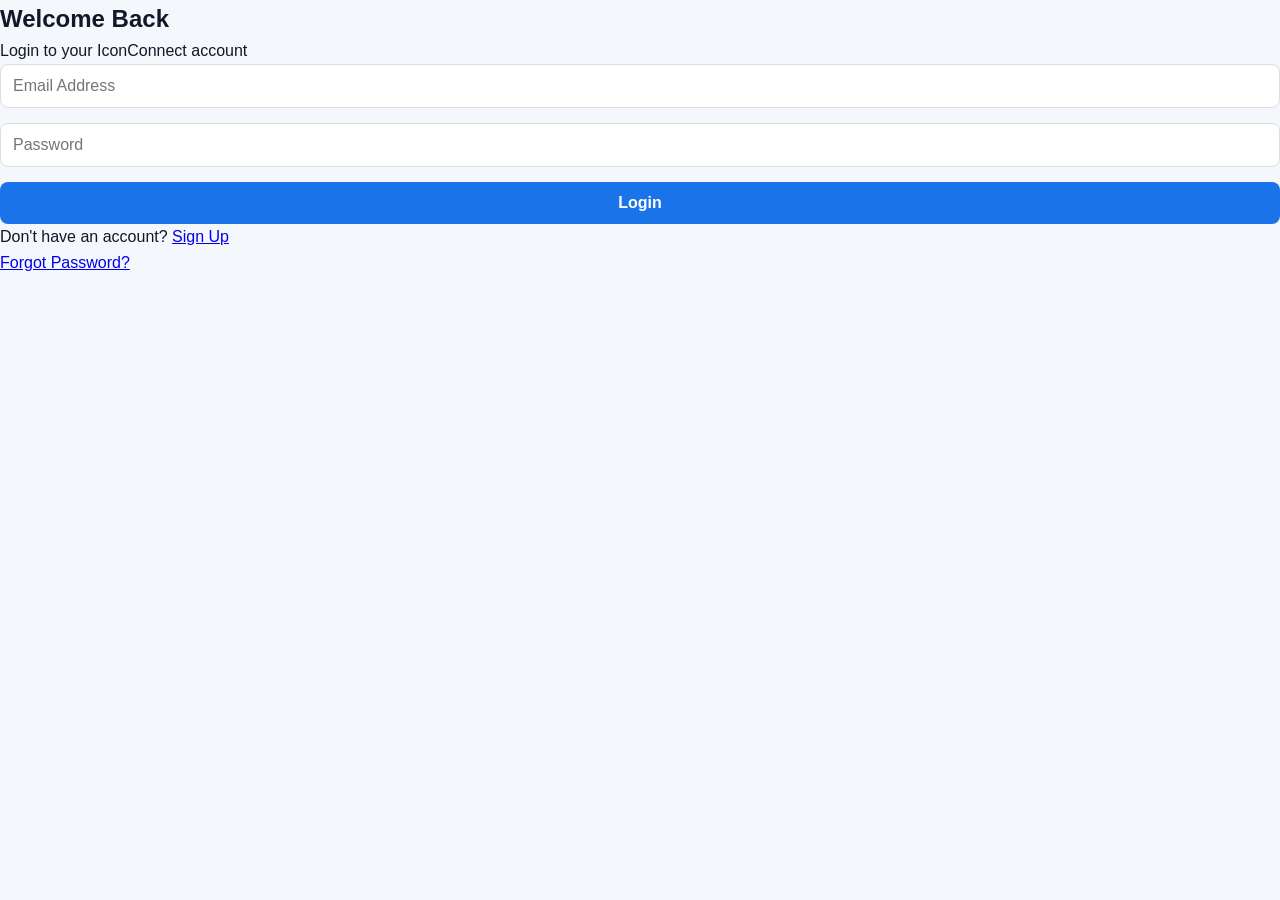
==== login.html @ 03b7568b "Initial commit" ====
<!DOCTYPE html>
<html lang="en">
<head>
    <meta charset="UTF-8">
    <meta name="viewport" content="width=device-width, initial-scale=1.0">
    <title>Login - IconConnect</title>
    <link rel="stylesheet" href="style.css">
</head>
<body>

<section class="login-section">
    <div class="login-box">
        <h2>Welcome Back</h2>
        <p>Login to your IconConnect account</p>

        <form>
            <input type="email" placeholder="Email Address" required>
            <input type="password" placeholder="Password" required>

            <button type="submit" class="btn">Login</button>
        </form>

        <div class="login-links">
            <p>Don't have an account? <a href="#">Sign Up</a></p>
            <p><a href="#">Forgot Password?</a></p>
        </div>
    </div>
</section>

</body>
</html>
---- style.css ----
/* =========================
   RESET
========================= */
*{
    margin:0;
    padding:0;
    box-sizing:border-box;
}

body{
    font-family:Arial, sans-serif;
    background:#f5f5f5;
    color:#333;
    line-height:1.6;

}

img{
    max-width:100%;
    height:auto;
}

section{
    width:100%;
    overflow:hidden;
}

/* =========================
   HEADER
========================= */
header{
    background:#111;
    color:#fff;
    display:flex;
    justify-content:space-between;
    align-items:center;
    flex-wrap:wrap;
    padding:20px 50px;
}

.logo{
    font-size:28px;
    font-weight:bold;
}

nav a{
    color:#fff;
    text-decoration:none;
    margin:10px;
    font-weight:bold;
    display:inline-block;

}

nav a:hover{
    color:#00c2ff;
}

/* =========================
   HERO
========================= */
.hero{
    background:#1a73e8;
    color:white;
    text-align:center;
    padding:80px 20px;
}

.hero h1{
    font-size:48px;
    margin-bottom:20px;
}

.hero p{
    font-size:20px;
    margin-bottom:30px;
}

/* =========================
   BUTTONS
========================= */
.btn{
    display:inline-block;
    background:#1a73e8;
    color:white;
    padding:12px 25px;
    border:none;
    border-radius:8px;
    text-decoration:none;
    font-weight:bold;
    cursor:pointer;
    transition:.3s;
}

.btn:hover{
    background:#1557b0;
}

/* =========================
   SEARCH
========================= */
.search{
    display:flex;
    justify-content:center;
    gap:10px;
    padding:30px;
}

.search input{
    width:350px;
    padding:12px;
    border:1px solid #ccc;
    border-radius:6px;
}

.search button{
    padding:12px 20px;
    background:#1a73e8;
    color:#fff;
    border:none;
    border-radius:6px;
    cursor:pointer;
}

/* =========================
   CATEGORIES
========================= */
.categories{
    padding:50px 20px;
    text-align:center;
}

.category-grid{
    display:grid;
    grid-template-columns:repeat(auto-fit,minmax(180px,1fr));
    gap:20px;
    margin-top:30px;
}

.category-card{
    background:white;
    padding:30px;
    border-radius:10px;
    box-shadow:0 3px 10px rgba(0,0,0,.15);
}

/* =========================
   FEATURED
========================= */
.featured{
    padding:50px 20px;
    text-align:center;
}

.cards{
    display:flex;
    justify-content:center;
    flex-wrap:wrap;
    gap:20px;
}

.card{
    width:280px;
    background:#fff;
    border-radius:10px;
    overflow:hidden;
    box-shadow:0 4px 10px rgba(0,0,0,.15);
    text-align:center;
}

.card img{
    width:100%;
    height:250px;
    object-fit:cover;
}

.card h3{
    margin:15px 0 5px;
}

.card p{
    margin-bottom:15px;
}

.card .btn{
    margin-bottom:20px;
}

/* =========================
   HOW IT WORKS
========================= */
.how-it-works{
    background:white;
    padding:50px 20px;
    text-align:center;
}

.steps{
    display:flex;
    justify-content:center;
    flex-wrap:wrap;
    gap:20px;
}

.step{
    width:250px;
    background:#f8f8f8;
    padding:20px;
    border-radius:10px;
}

/* =========================
   BOOKING PAGE
========================= */
.booking{
    width:90%;
    max-width:700px;
    margin:60px auto;
    background:#fff;
    padding:30px;
    border-radius:10px;
    box-shadow:0 4px 12px rgba(0,0,0,.15);
}

.booking h1{
    text-align:center;
    margin-bottom:10px;
}

.booking p{
    text-align:center;
    color:#666;
    margin-bottom:25px;
}

.booking form{
    display:flex;
    flex-direction:column;
}

.booking input,
.booking select,
.booking textarea{
    width:100%;
    padding:12px;
    margin-bottom:15px;
    border:1px solid #ccc;
    border-radius:8px;
    font-size:16px;
}

.booking textarea{
    min-height:120px;
    resize:vertical;
}

.booking input:focus,
.booking select:focus,
.booking textarea:focus{
    outline:none;
    border-color:#1a73e8;
    box-shadow:0 0 5px rgba(26,115,232,.3);
}

.booking button{
    width:100%;
}

/* =========================
   FOOTER
========================= */
footer{
    background:#111;
    color:white;
    text-align:center;
    padding:30px;
    margin-top:50px;
}

.footer-links{
    margin:20px 0;
}.footer-links a{
    color:white;
    text-decoration:none;
    margin:0 10px;
}

.footer-links a:hover{
    color:#00c2ff;
}

/* =========================
   RESPONSIVE
========================= */
@media (max-width:768px){

    header{
        flex-direction:column;
        align-items:center;
        padding:20px;
    }

    nav{
        margin-top:15px;
        display:flex;
        flex-wrap:wrap;
        justify-content:center;
        gap:10px;
    }

    nav a{
        margin:0;
    }

    .hero h1{
        font-size:36px;
    }

    .hero p{
        font-size:18px;
    }

    .search{
        flex-direction:column;
        align-items:center;
    }

    .search input,
    .search button{
        width:100%;
        max-width:350px;
    }

    .cards,
    .steps{
        flex-direction:column;
        align-items:center;
    }

    .booking{
        width:95%;
        margin:20px auto;
        padding:20px;
    }

    .booking h1{
        font-size:32px;
    }

    .booking input,
    .booking select,
    .booking textarea,
    .booking button{
        width:100%;
    }

    footer{
        padding:20px;
    }

    .footer-links{
        text-align: center;
    }

    .footer-links a{
        display:inline-block;
        margin:8px;
    }

}

/* =========================
   ADMIN DASHBOARD
========================= */

.dashboard{
    display:flex;
    justify-content:center;
    gap:20px;
    flex-wrap:wrap;
    padding:40px 20px;
}

.dashboard .card{
    width:250px;
    background:#fff;
    padding:20px;
    text-align:center;
    border-radius:10px;
    box-shadow:0 4px 10px rgba(0,0,0,.15);
}

.dashboard .card h2{
    font-size:20px;
    margin-bottom:10px;
}

.dashboard .card p{
    font-size:32px;
    font-weight:bold;
    color:#1a73e8;
}

.manage-celebrities,
.celebrity-list{
    width:90%;
    max-width:900px;
    margin:40px auto;
    background:#fff;
    padding:25px;
    border-radius:10px;
    box-shadow:0 4px 10px rgba(0,0,0,.15);
}

.manage-celebrities h2,
.celebrity-list h2{
    margin-bottom:20px;
}

.manage-celebrities form{
    display:flex;
    flex-direction:column;
    gap:15px;
}

.manage-celebrities input,
.manage-celebrities select,
.manage-celebrities textarea{
    width:100%;
    padding:12px;
    border:1px solid #ccc;
    border-radius:8px;
    font-size:16px;
}

.manage-celebrities textarea{
    min-height:120px;
}

table{
    width:100%;
    border-collapse:collapse;
}

table th,
table td{
    border:1px solid #ddd;
    padding:12px;
    text-align:center;
}

table th{
    background:#1a73e8;
    color:white;
}

table button{
    padding:8px 15px;
    margin:2px;
    border:none;
    border-radius:5px;
    cursor:pointer;
}

table button:first-child{
    background:#28a745;
    color:white;
}

table button:last-child{
    background:#dc3545;
    color:white;
}
table img{
    width:70px;
    height:70px;
    object-fit:cover;
    border-radius:8px;
}/* =========================
   CELEBRITY CARDS
========================= */

.celebrity-grid{
    display:grid;
    grid-template-columns:repeat(auto-fit, minmax(220px, 1fr));
    gap:20px;
    margin:30px 0;
}

.celebrity-card{
    background:#fff;
    padding:20px;
    border-radius:10px;
    text-align:center;
    box-shadow:0 4px 10px rgba(0,0,0,.15);
}

.celebrity-card img{
    width:100%;
    max-width:180px;
    height:180px;
    object-fit:cover;
    border-radius:10px;
    margin-bottom:15px;
}

.celebrity-card h3{
    margin-bottom:10px;
}

.celebrity-card p{
    margin-bottom:10px;
}

.celebrity-card .btn{
    margin-top:10px;
    width:100%;
}
*{
    margin:0;
    padding:0;
    box-sizing:border-box;
    font-family:Arial, Helvetica, sans-serif;
}

body{
    background:#f4f6f9;
    color:#333;
}

header{
    background:#111827;
    color:#fff;
    padding:20px;
    text-align:center;
    font-size:24px;
    font-weight:bold;
}

.dashboard{
    width:95%;
    max-width:1400px;
    margin:30px auto;
}

.stats{
    display:grid;
    grid-template-columns:repeat(auto-fit,minmax(220px,1fr));
    gap:20px;
    margin-bottom:30px;
}

.card{
    background:#fff;
    padding:25px;
    border-radius:12px;
    box-shadow:0 5px 15px rgba(0,0,0,.08);
    text-align:center;
}

.card h2{
    color:#2563eb;
    font-size:36px;
    margin-bottom:10px;
}

.panel{
    background:#fff;
    padding:25px;
    border-radius:12px;
    margin-bottom:30px;
    box-shadow:0 5px 15px rgba(0,0,0,.08);
}

.panel h2{
    margin-bottom:20px;
}

form{
    display:grid;
    gap:15px;
}

input,
select,
textarea{
    width:100%;
    padding:12px;
    border:1px solid #ddd;
    border-radius:8px;
    font-size:16px;
}

textarea{
    resize:vertical;
    min-height:120px;
}

button{
    background:#2563eb;
    color:#fff;
    border:none;
    padding:12px;
    border-radius:8px;
    cursor: pointer;
    font-size:16px;
    transition: all 0.3s;
}

button:hover{
    background:#1d4ed8;
}

.deleteBtn{
    background:#dc2626;
}

.deleteBtn:hover{
    background:#b91c1c;
}

table{
    width:100%;
    border-collapse:collapse;
    margin-top:15px;
}

table th,
table td{
    padding:12px;
    border:1px solid #ddd;
    text-align:left;
}

table th{
    background:#111827;
    color:#fff;
}

img{
    border-radius:8px;
}/* =====================================================
   ICONCONNECT HOME PAGE
   PART 1 - HOME LAYOUT & HEADER
===================================================== */


/* ================================
   HOME PAGE BODY
================================ */

body {
    font-family: Arial, sans-serif;

    background: #f4f7fb;

    color: #111827;
}


/* ================================
   HEADER
================================ */

header {
    width: 100%;

    background: #111827;

    color: white;

    padding: 18px 40px;

    display: flex;

    align-items: center;

    justify-content: space-between;

    gap: 25px;

    position: sticky;

    top: 0;

    z-index: 1000;
}


/* ================================
   LOGO
================================ */

.logo {
    font-size: 25px;

    font-weight: bold;

    white-space: nowrap;
}


/* ================================
   NAVIGATION
================================ */

nav {
    display: flex;

    align-items: center;

    justify-content: flex-end;

    gap: 8px;

    flex-wrap: wrap;
}


nav a {
    color: white;

    text-decoration: none;

    font-size: 14px;

    padding: 9px 12px;

    border-radius: 6px;

    transition: 0.3s;
}


nav a:hover {
    background: rgba(
        255,
        255,
        255,
        0.12
    );
}


nav a.active {
    background: #2563eb;

    color: white;
}


/* ================================
   MAIN CONTENT
================================ */

main {
    width: 100%;
}


/* ================================
   GENERAL SECTION
================================ */

section {
    width: 100%;
}/* =====================================================
   PART 2 - HOME PAGE HERO SECTION
===================================================== */


/* ================================
   HERO
================================ */

.hero {
    min-height: 520px;

    display: flex;

    flex-direction: column;

    align-items: center;

    justify-content: center;

    text-align: center;

    padding: 80px 25px;

    background:
        linear-gradient(
            rgba(17, 24, 39, 0.88),
            rgba(17, 24, 39, 0.88)
        );

    color: white;
}


/* ================================
   HERO TITLE
================================ */

.hero h1 {
    max-width: 800px;

    font-size: 52px;

    line-height: 1.15;

    margin-bottom: 20px;
}


/* ================================
   HERO TEXT
================================ */

.hero p {
    max-width: 650px;

    font-size: 18px;

    line-height: 1.7;

    color: #e5e7eb;

    margin-bottom: 30px;
}


/* ================================
   HERO BUTTON
================================ */

.hero .btn {
    display: inline-block;

    padding: 14px 28px;

    background: #2563eb;

    color: white;

    text-decoration: none;

    border-radius: 7px;

    font-size: 15px;

    font-weight: bold;

    transition: 0.3s;
}


.hero .btn:hover {
    background: #1d4ed8;

    transform: translateY(-2px);
}/* =====================================================
   PART 3 - SEARCH & FEATURED CELEBRITIES
===================================================== */


/* ================================
   SEARCH SECTION
================================ */

.search-section {
    max-width: 1000px;

    margin: 0 auto;

    padding: 50px 25px;

    text-align: center;
}


.search-section h2 {
    font-size: 28px;

    margin-bottom: 20px;

    color: #111827;
}


.search-section form {
    display: flex;

    max-width: 700px;

    margin: 0 auto;

    gap: 10px;
}


.search-section input {
    flex: 1;

    padding: 14px 16px;

    border: 1px solid #d1d5db;

    border-radius: 7px;

    font-size: 15px;

    outline: none;
}


.search-section input:focus {
    border-color: #2563eb;

    box-shadow:
        0 0 0 3px
        rgba(37, 99, 235, 0.1);
}


.search-section button {
    padding: 14px 25px;

    border: none;

    border-radius: 7px;

    background: #2563eb;

    color: white;

    font-size: 15px;

    font-weight: bold;

    cursor: pointer;

    transition: 0.3s;
}


.search-section button:hover {
    background: #1d4ed8;
}


/* ================================
   FEATURED SECTION
================================ */

.featured-section {
    max-width: 1200px;

    margin: 0 auto;

    padding: 20px 25px 60px;
}


.featured-section h2 {
    text-align: center;

    font-size: 30px;

    margin-bottom: 30px;
}


/* ================================
   CELEBRITY GRID
================================ */

.celebrity-grid {
    display: grid;

    grid-template-columns:
        repeat(3, minmax(0, 1fr));

    gap: 25px;
}


/* ================================
   CELEBRITY CARD
================================ */

.celebrity-card {
    background: white;

    border-radius: 12px;

    overflow: hidden;

    box-shadow:
        0 5px 20px
        rgba(0, 0, 0, 0.08);

    transition: 0.3s;
}


.celebrity-card:hover {
    transform: translateY(-5px);

    box-shadow:
        0 10px 30px
        rgba(0, 0, 0, 0.12);
}


.celebrity-card img {
    width: 100%;

    height: 250px;

    object-fit: cover;

    display: block;
}


.celebrity-card-content {
    padding: 20px;
}


.celebrity-card h3 {
    font-size: 20px;

    margin-bottom: 8px;
}


.celebrity-card p {
    color: #6b7280;

    font-size: 14px;

    line-height: 1.6;

    margin-bottom: 15px;
}


.celebrity-card .btn {
    display: inline-block;

    padding: 11px 18px;

    background: #2563eb;

    color: white;

    text-decoration: none;

    border-radius: 7px;

    font-size: 14px;

    font-weight: bold;
}/* =====================================================
   PART 4 - MOBILE & TABLET RESPONSIVE DESIGN
===================================================== */


/* ================================
   TABLET
================================ */

@media (max-width: 900px) {

    header {
        padding: 18px 25px;

        flex-direction: column;

        align-items: flex-start;
    }


    nav {
        width: 100%;

        justify-content: flex-start;
    }


    .hero h1 {
        font-size: 42px;
    }


    .celebrity-grid {
        grid-template-columns:
            repeat(2, minmax(0, 1fr));
    }

}


/* ================================
   MOBILE
================================ */

@media (max-width: 600px) {

    /* HEADER */

    header {
        padding: 18px 15px;

        gap: 15px;
    }


    .logo {
        font-size: 22px;
    }


    /* NAVIGATION */

    nav {
        width: 100%;

        flex-direction: column;

        align-items: stretch;

        gap: 5px;
    }


    nav a {
        width: 100%;

        text-align: center;

        padding: 10px;
    }


    /* HERO */

    .hero {
        min-height: 450px;

        padding: 60px 20px;
    }


    .hero h1 {
        font-size: 32px;

        line-height: 1.2;
    }


    .hero p {
        font-size: 15px;

        line-height: 1.6;
    }


    /* SEARCH */

    .search-section {
        padding: 40px 15px;
    }


    .search-section h2 {
        font-size: 24px;
    }


    .search-section form {
        flex-direction: column;
    }


    .search-section input,
    .search-section button {
        width: 100%;
    }


    /* FEATURED SECTION */

    .featured-section {
        padding: 20px 15px 50px;
    }


    .featured-section h2 {
        font-size: 25px;
    }


    /* CELEBRITY GRID */

    .celebrity-grid {
        grid-template-columns: 1fr;

        gap: 20px;
    }


    /* CELEBRITY IMAGE */

    .celebrity-card img {
        height: 250px;
    }

}/* =====================================================
   ICONCONNECT HOME PAGE
   PART 5 - MATCH EXISTING INDEX.HTML
===================================================== */


/* ================================
   SEARCH
================================ */

.search {
    max-width: 800px;

    margin: 0 auto;

    padding: 45px 25px;

    display: flex;

    gap: 10px;
}


.search input {
    flex: 1;

    padding: 14px 16px;

    border: 1px solid #d1d5db;

    border-radius: 7px;

    font-size: 15px;

    outline: none;
}


.search input:focus {
    border-color: #2563eb;

    box-shadow:
        0 0 0 3px
        rgba(37, 99, 235, 0.1);
}


.search button {
    padding: 14px 25px;

    border: none;

    border-radius: 7px;

    background: #2563eb;

    color: white;

    font-size: 15px;

    font-weight: bold;

    cursor: pointer;
}


.search button:hover {
    background: #1d4ed8;
}


/* ================================
   CATEGORIES
================================ */

.categories {
    max-width: 1200px;

    margin: 0 auto;

    padding: 20px 25px 60px;

    text-align: center;
}


.categories h2 {
    font-size: 30px;

    margin-bottom: 30px;
}


.category-grid {
    display: grid;

    grid-template-columns:
        repeat(4, minmax(0, 1fr));

    gap: 20px;
}


.category-card {
    background: white;

    padding: 30px 20px;

    border-radius: 12px;

    box-shadow:
        0 5px 20px
        rgba(0, 0, 0, 0.08);

    transition: 0.3s;
}


.category-card:hover {
    transform: translateY(-5px);

    box-shadow:
        0 10px 30px
        rgba(0, 0, 0, 0.12);
}


.category-card h3 {
    font-size: 18px;
}


/* ================================
   FEATURED
================================ */

.featured {
    max-width: 1200px;

    margin: 0 auto;

    padding: 20px 25px 60px;
}


.featured h2 {
    text-align: center;

    font-size: 30px;

    margin-bottom: 30px;
}


.cards {
    display: grid;

    grid-template-columns:
        repeat(3, minmax(0, 1fr));

    gap: 25px;
}


/* ================================
   CELEBRITY CARD
================================ */

.card {
    background: white;

    border-radius: 12px;

    overflow: hidden;

    box-shadow:
        0 5px 20px
        rgba(0, 0, 0, 0.08);

    text-align: center;

    padding-bottom: 25px;

    transition: 0.3s;
}


.card:hover {
    transform: translateY(-5px);

    box-shadow:
        0 10px 30px
        rgba(0, 0, 0, 0.12);
}


.card img {
    width: 100%;

    height: 280px;

    object-fit: cover;

    display: block;

    margin-bottom: 20px;
}


.card h3 {
    font-size: 21px;

    margin-bottom: 8px;
}


.card p {
    color: #6b7280;

    font-size: 14px;

    margin-bottom: 18px;
}


.card .btn {
    display: inline-block;

    padding: 12px 25px;

    background: #2563eb;

    color: white;

    text-decoration: none;

    border-radius: 7px;

    font-size: 14px;

    font-weight: bold;
}


.card .btn:hover {
    background: #1d4ed8;
}


/* ================================
   HOW IT WORKS
================================ */

.how-it-works {
    max-width: 1200px;

    margin: 0 auto;

    padding: 20px 25px 70px;

    text-align: center;
}


.how-it-works h2 {
    font-size: 30px;

    margin-bottom: 30px;
}


.steps {
    display: grid;

    grid-template-columns:
        repeat(3, minmax(0, 1fr));

    gap: 25px;
}


.step {
    background: white;

    padding: 30px 20px;

    border-radius: 12px;

    box-shadow:
        0 5px 20px
        rgba(0, 0, 0, 0.08);
}


.step h3 {
    margin-bottom: 12px;

    font-size: 18px;
}


.step p {
    color: #6b7280;

    font-size: 14px;

    line-height: 1.6;
}


/* ================================
   FOOTER
================================ */

footer {
    background: #111827;

    color: white;

    padding: 45px 20px;

    text-align: center;
}


.footer-content {
    max-width: 800px;

    margin: 0 auto;
}


.footer-content h2 {
    margin-bottom: 12px;
}


.footer-content > p {
    color: #d1d5db;

    line-height: 1.6;
}


.footer-links {
    display: flex;justify-content: center;

    flex-wrap: wrap;

    gap: 20px;

    margin: 25px 0;
}


.footer-links a {
    color: white;

    text-decoration: none;

    font-size: 14px;
}


.footer-links a:hover {
    color: #60a5fa;
}


.footer-content .copyright {
    font-size: 13px;

    color: #9ca3af;

    margin-top: 25px;
}


/* ================================
   MOBILE
================================ */

@media (max-width: 900px) {

    .category-grid {
        grid-template-columns:
            repeat(2, minmax(0, 1fr));
    }


    .cards {
        grid-template-columns:
            repeat(2, minmax(0, 1fr));
    }


    .steps {
        grid-template-columns:
            1fr;
    }

}


@media (max-width: 600px) {

    .search {
        padding: 35px 15px;

        flex-direction: column;
    }


    .search input,
    .search button {
        width: 100%;
    }


    .categories {
        padding: 20px 15px 50px;
    }


    .categories h2,
    .featured h2,
    .how-it-works h2 {
        font-size: 25px;
    }


    .category-grid {
        grid-template-columns: 1fr;
    }


    .featured {
        padding: 20px 15px 50px;
    }


    .cards {
        grid-template-columns: 1fr;
    }


    .card img {
        height: 250px;
    }


    .how-it-works {
        padding: 20px 15px 50px;
    }

}
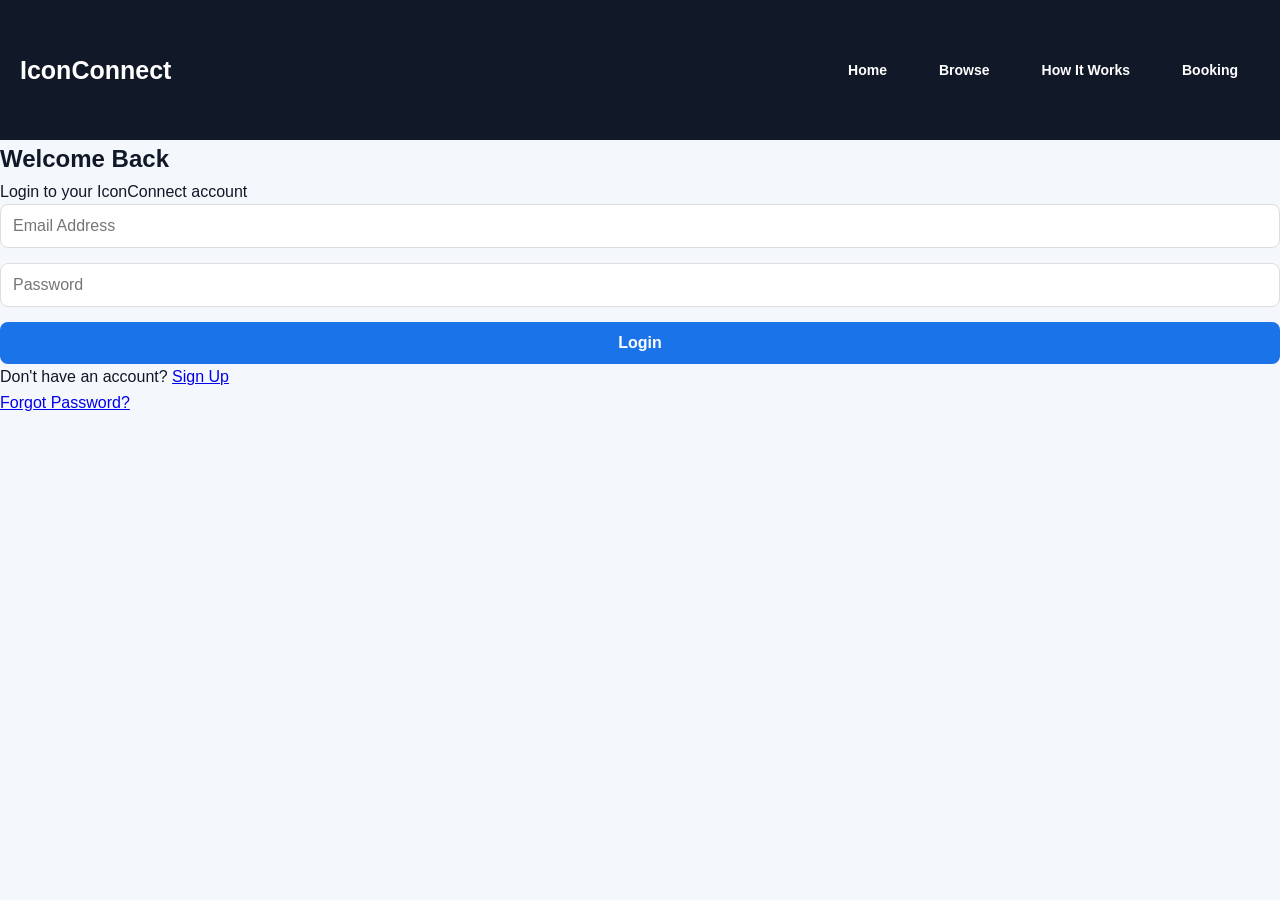
==== commit 2dfa04bc: "add signup page" ====
--- a/login.html
+++ b/login.html
@@ -8,24 +8,65 @@
 </head>
 <body>
 
+<header>
+    <div class="logo">IconConnect</div>
+
+    <nav>
+        <a href="index.html">Home</a>
+        <a href="browse.html">Browse</a>
+        <a href="how-it-works.html">How It Works</a>
+        <a href="booking.html">Booking</a>
+    </nav>
+</header>
+
 <section class="login-section">
     <div class="login-box">
         <h2>Welcome Back</h2>
         <p>Login to your IconConnect account</p>
 
-        <form>
-            <input type="email" placeholder="Email Address" required>
-            <input type="password" placeholder="Password" required>
+        <form id="loginForm">
+            <input type="email" id="email" placeholder="Email Address" required>
+            <input type="password" id="password" placeholder="Password" required>
 
             <button type="submit" class="btn">Login</button>
         </form>
 
         <div class="login-links">
-            <p>Don't have an account? <a href="#">Sign Up</a></p>
+            <p>Don't have an account? <a href="signup.html">Sign Up</a></p>
             <p><a href="#">Forgot Password?</a></p>
         </div>
     </div>
 </section>
 
+<script>
+document.getElementById("loginForm").addEventListener("submit", function(e) {
+    e.preventDefault();
+
+    const email = document.getElementById("email").value.trim();
+    const password = document.getElementById("password").value;
+
+    // Admin login
+    if (email === "admin@iconconnect.com" && password === "admin123") {
+        alert("Welcome Admin!");
+        window.location.href = "admin.html";
+        return;
+    }
+
+    // User login
+    const user = JSON.parse(localStorage.getItem("iconconnectUser"));
+
+    if (
+        user &&
+        user.email === email &&
+        user.password === password
+    ) {
+        alert("Login Successful!");
+        window.location.href = "user-dashboard.html";
+    } else {
+        alert("Invalid email or password!");
+    }
+});
+</script>
+
 </body>
 </html>
--- a/style.css
+++ b/style.css
@@ -202,11 +202,14 @@
     gap:20px;
 }
 
-.step{
+.card{
     width:250px;
     background:#f8f8f8;
     padding:20px;
     border-radius:10px;
+    text-align:center;
+    box-shadow:0 5px 15px rgba(0,0,0,.15);
+
 }
 
 /* =========================
@@ -1673,4 +1676,169 @@
         padding: 20px 15px 50px;
     }
 
+}.card{
+    background:#fff;
+    padding:20px;
+    margin:20px 0;
+    border-radius:10px;
+    box-shadow:0 4px 10px rgba(0,0,0,.1);
+}
+
+.card h3{
+    color:#111827;
+    margin-bottom:10px;
+}
+
+.card p{
+    color:#555;
+    line-height:1.6;
+}
+
+footer{
+    text-align:center;
+    padding:20px;
+    margin-top:40px;
+    background:#111827;
+    color:white;
+}/* HOW IT WORKS PAGE */
+
+header {
+    background: #111827;
+    color: white;
+    text-align: center;
+    padding: 40px 20px;
+}
+
+.panel {
+    max-width: 1200px;
+    margin: 40px auto;
+    padding: 20px;
+}
+
+.panel h2 {
+    text-align: center;
+    margin-bottom: 30px;
+    color: #111827;
+}
+
+.card {
+    background: #fff;
+    border-radius: 12px;
+    padding: 25px;
+    margin: 20px;
+    width: 250px;
+    display: inline-block;
+    vertical-align: top;
+    box-shadow: 0 5px 15px rgba(0,0,0,0.15);
+    transition: 0.3s;
+}
+
+.card:hover {
+    transform: translateY(-8px);
+}
+
+.card h3 {
+    color: #111827;
+    margin-bottom: 15px;
+}
+
+.card p {
+    color: #555;
+    line-height: 1.6;
+}
+
+footer {
+    background: #111827;
+    color: white;
+    text-align: center;
+    padding: 20px;
+    margin-top: 40px;
+}
+
+@media (max-width: 768px) {
+    .card {
+        display: block;
+        width: 90%;
+        margin: 20px auto;
+    }
+}/* How It Works */
+.panel{
+    max-width:1200px;
+    margin:40px auto;
+    padding:20px;
+    display:flex;
+    flex-wrap:wrap;
+    justify-content:center;
+    gap:25px;
+}
+
+.card{
+    width:250px;
+    background:#fff;
+    padding:25px;
+    border-radius:12px;
+    box-shadow:0 5px 15px rgba(0,0,0,.15);
+    text-align:center;
+}
+
+.card:hover{
+    transform:translateY(-8px);
+    transition:.3s;
+}.page-header{
+    background:#111827;
+    color:#fff;
+    text-align:center;
+    padding:60px 20px;
+}
+
+.panel{
+    max-width:1200px;
+    margin:40px auto;
+    padding:20px;
+}
+
+.panel h2{
+    text-align:center;
+    margin-bottom:30px;
+}
+
+.steps{
+    display:grid;
+    grid-template-columns:repeat(auto-fit,minmax(250px,1fr));
+    gap:25px;
+}
+
+.card{
+    background:#fff;
+    border-radius:12px;
+    padding:25px;
+    text-align:center;
+    box-shadow:0 5px 15px rgba(0,0,0,.15);
+    transition:.3s;
+}
+
+.card:hover{
+    transform:translateY(-8px);
+}
+
+.step-number{
+    width:60px;
+    height:60px;
+    margin:0 auto 20px;
+    border-radius:50%;
+    background:#111827;
+    color:#fff;
+    display:flex;
+    align-items:center;
+    justify-content:center;
+    font-size:24px;
+    font-weight:bold;
+}
+
+footer{
+    background:#111827;
+    color:#fff;
+    text-align:center;
+    padding:20px;
+    margin-top:50px;
 }
